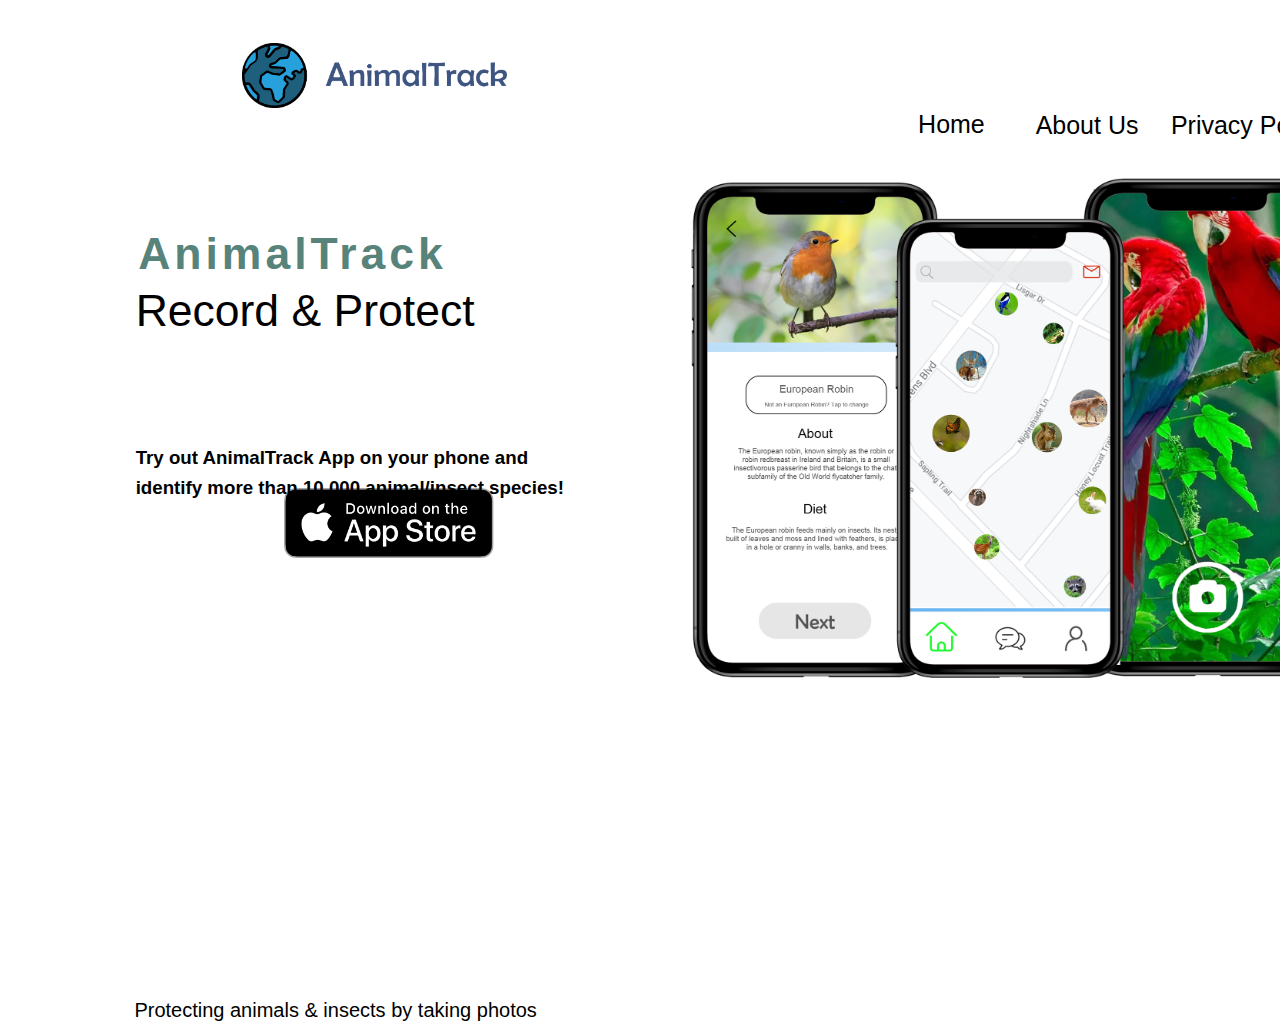
==== index.html @ 4737ded2 "Update Files" ====
<!DOCTYPE html>
<html lang="en">
<head>
    <meta charset="UTF-8">
    <title>AnimalTrack</title>
    <link rel="shortcut icon" type="image/png" href="img/icon1xSmall2.png">
    <link rel="stylesheet" type="text/css" href="css/index_style.css">
</head>

<body>
    <span class="all">
        <div id="imgs">
        <img id="all_simulate" src="img/allthree.png" alt="Image not available right now . . .">
        <img id="logo" src="img/logo1xFull.png" alt="Image not available right now . . .">
        
        <span id="downloadcontent">
            <img id="applestore" src="img/app_store.png" alt="Image not available right now . . .">
            <img id="googleplay" src="img/google_play.png" alt="Image not available right now . . .">
        </span>

        </div>

        <div id="maincontent">
            <div class="rectangle"></div>
            <h1 id="header">AnimalTrack</h1>
            <h2 id="subheader">Record & Protect</h2>
            <h3 id="subheader2">Try out AnimalTrack App on your phone and<br>identify more than 10,000 animal/insect species!</h3>

            <span id="tabs">
                <div><h1 id="privacypolicy">Privacy Policy</h1></div>
                <div><h1 id="aboutus">About Us</h1></div>
                <div><h1 id="home">Home</h1></div>
            </span>

            <div class="features">
                <h1 id="feature1">Protecting animals & insects by taking photos</h1>
            </div>

        </div>

    </span>
    
    
</body>

</html>
---- css/index_style.css ----
#all_simulate {
    position: relative;
    height: 500px;
    left: 54%;
    top: 170px;
}

.all {
    width: 100%;
}

#logo {
    position: relative;
    height: 65px;
    right: 34.9%;
    bottom: 400px;
}

#header {
    position: relative;
    font-family: 'Gill Sans', 'Gill Sans MT', Calibri, 'Trebuchet MS', sans-serif;
    font-weight: 550;
    font-size: 44.5px;
    color: #57837a;
    left: 10.3%;
    bottom: 280px;
    letter-spacing: 4px;
}

#subheader {
    position: relative;
    font-family:-apple-system, BlinkMacSystemFont, 'Segoe UI', Roboto, Oxygen, Ubuntu, Cantarell, 'Open Sans', 'Helvetica Neue', sans-serif;
    font-weight: 500;
    font-size: 44.5px;
    left: 10.1%;
    bottom: 310px;
} 

#subheader2 {
    position: relative;
    font-family:'Trebuchet MS', 'Lucida Sans Unicode', 'Lucida Grande', 'Lucida Sans', Arial, sans-serif;
    left: 10.1%;
    bottom: 240px;
    line-height: 30px;
}

#maincontent {
    position: relative;
    bottom: 100px;
}

#downloadcontent {
    position: relative;
    bottom: 30px;
}

#applestore {
    position: relative;
    height: 70px;
    right: 52.9%;
    top: 80px;
}

#googleplay {
    position: relative;
    height: 63px;
    top: 170px;
    right: 67.1%;
}

#privacypolicy {
    position: relative;
    left: 92%;
    bottom: 650px;
    font-weight: 100;
    font-size: 25px;
    transition: all .4s ease;
    font-family: 'Gill Sans', 'Gill Sans MT', Calibri, 'Trebuchet MS', sans-serif;
}

#privacypolicy:hover {
    color: darkgreen;
    cursor: pointer;
}

#aboutus {
    position: relative;
    bottom: 696px;
    left: 81.3%;
    font-weight: 100;
    font-size: 25px;
    transition: all .4s ease;
    font-family: 'Gill Sans', 'Gill Sans MT', Calibri, 'Trebuchet MS', sans-serif;
    
}

#aboutus:hover {
    color: darkgreen;
    cursor: pointer;
}

#home {
    position: relative;
    bottom: 743px;
    left: 72%;
    font-weight: 100;
    font-size: 25px;
    font-family: 'Gill Sans', 'Gill Sans MT', Calibri, 'Trebuchet MS', sans-serif;
    opacity: 10;
    transition: all .4s ease;
}

#home:hover {
    color: darkgreen;
    cursor: pointer;
    
}

#feature1 {
    font-weight: lighter;
    font-family: Arial, Helvetica, sans-serif;
    font-size: 20px;
    position: relative;
    left: 10%;
    top: 100px;
}
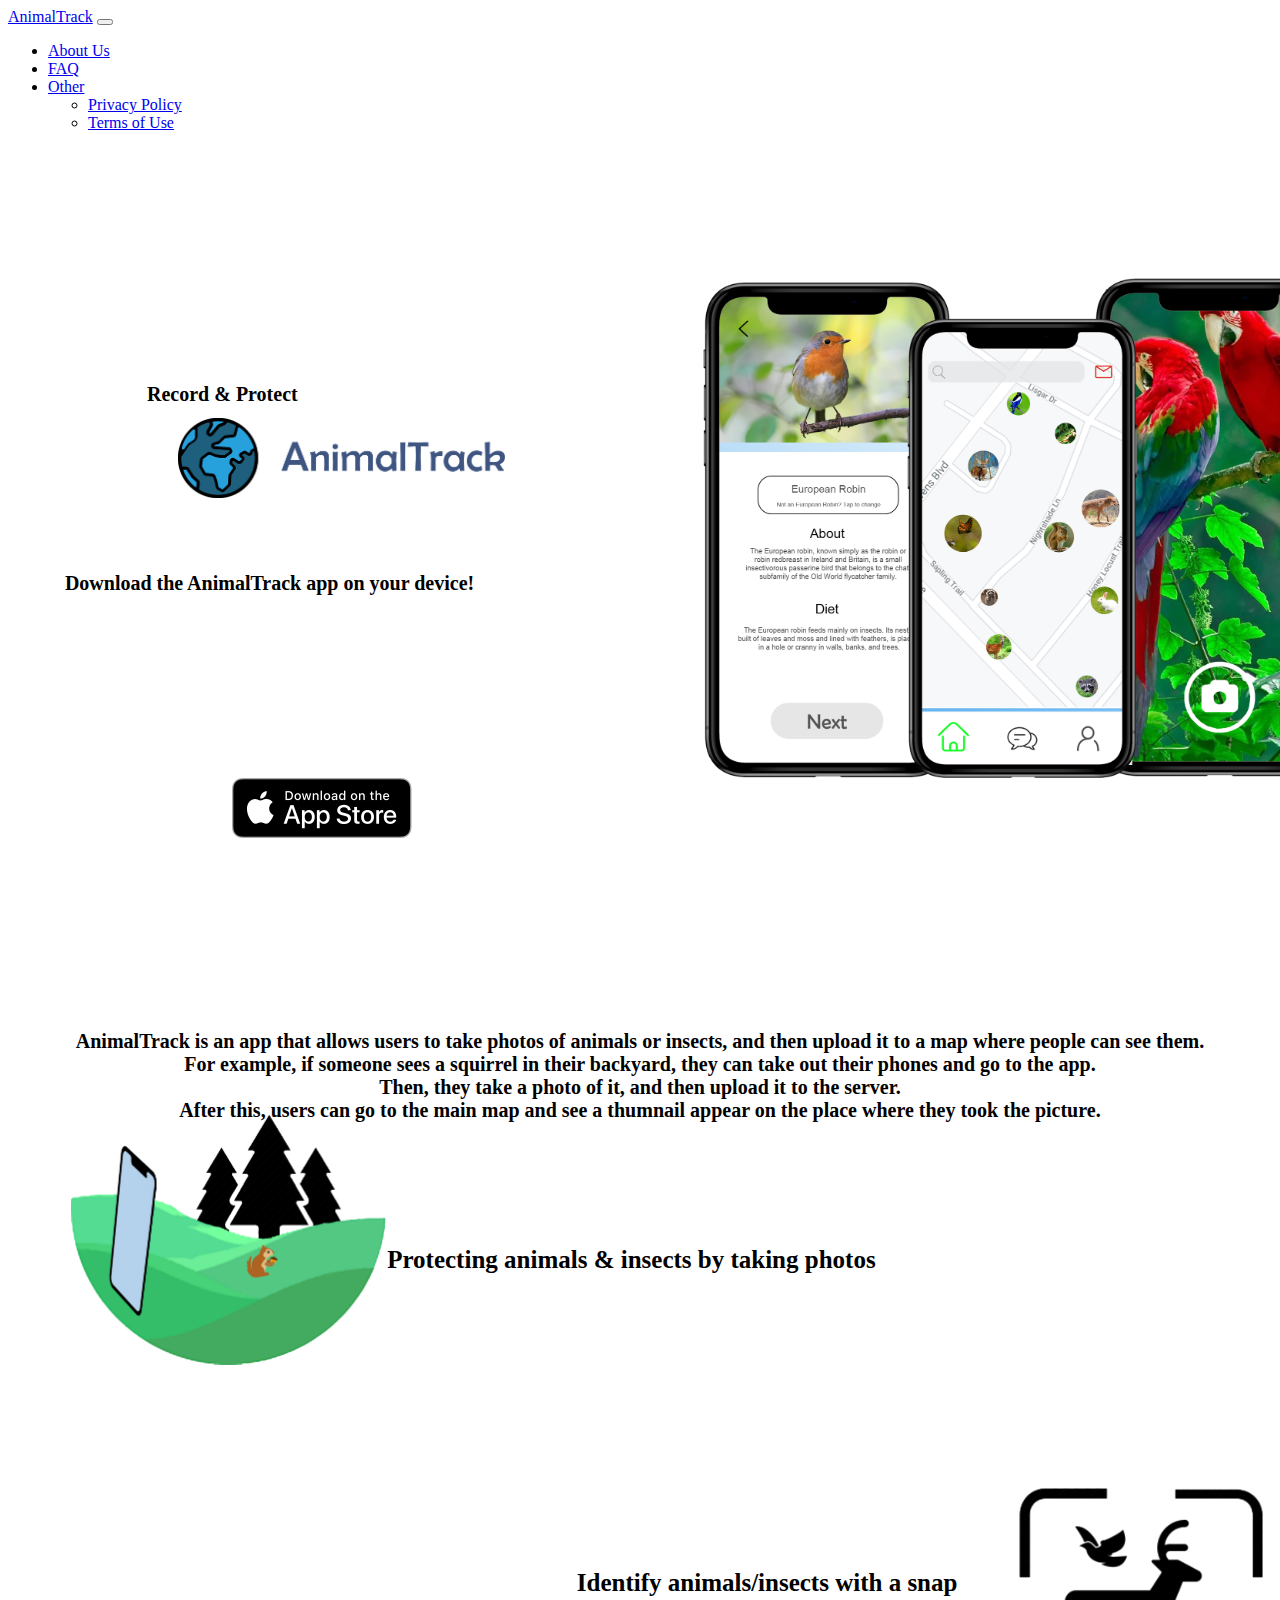
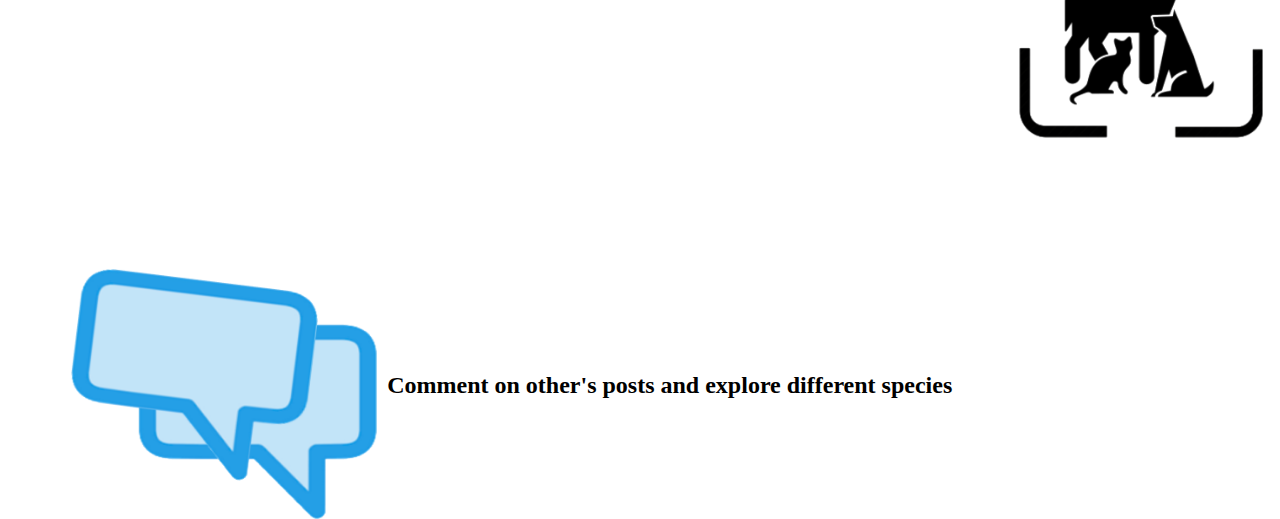
==== commit 95d3a0b0: "added navbar from bootstrap>" ====
--- a/index.html
+++ b/index.html
@@ -1,46 +1,82 @@
 <!DOCTYPE html>
-<html lang="en">
-<head>
-    <meta charset="UTF-8">
-    <title>AnimalTrack</title>
-    <link rel="shortcut icon" type="image/png" href="img/icon1xSmall2.png">
-    <link rel="stylesheet" type="text/css" href="css/index_style.css">
-</head>
+<html>
+    <head>
+        <title>AnimalTrack</title>
+        <link rel="stylesheet" href="css/index_style.css">
+        <link rel='shortcut icon' type='icon' href="img/icon1xSmall.png">
+        <link href="https://cdn.jsdelivr.net/npm/bootstrap@5.0.1/dist/css/bootstrap.min.css" rel="stylesheet" integrity="sha384-+0n0xVW2eSR5OomGNYDnhzAbDsOXxcvSN1TPprVMTNDbiYZCxYbOOl7+AMvyTG2x" crossorigin="anonymous">
+    </head>
 
-<body>
-    <span class="all">
-        <div id="imgs">
-        <img id="all_simulate" src="img/allthree.png" alt="Image not available right now . . .">
-        <img id="logo" src="img/logo1xFull.png" alt="Image not available right now . . .">
-        
-        <span id="downloadcontent">
-            <img id="applestore" src="img/app_store.png" alt="Image not available right now . . .">
-            <img id="googleplay" src="img/google_play.png" alt="Image not available right now . . .">
-        </span>
+    <body>
 
+        <nav class="navbar navbar-expand-lg navbar-light bg-light">
+            <div class="container-fluid">
+              <a class="navbar-brand" href="index.html">AnimalTrack</a>
+              <button class="navbar-toggler" type="button" data-bs-toggle="collapse" data-bs-target="#navbarSupportedContent" aria-controls="navbarSupportedContent" aria-expanded="false" aria-label="Toggle navigation">
+                <span class="navbar-toggler-icon"></span>
+              </button>
+              <div class="collapse navbar-collapse" id="navbarSupportedContent">
+                <ul class="navbar-nav me-auto mb-2 mb-lg-0">
+                  <li class="nav-item">
+                    <a class="nav-link active" aria-current="page" href="html/aboutus.html">About Us</a>
+                  </li>
+                  <li class="nav-item">
+                    <a class="nav-link active" aria-current="page" href="#">FAQ</a>
+                  </li>
+                  <li class="nav-item dropdown">
+                    <a class="nav-link dropdown-toggle" href="#" id="navbarDropdown" role="button" data-bs-toggle="dropdown" aria-expanded="false">
+                      Other
+                    </a>
+                    <ul class="dropdown-menu" aria-labelledby="navbarDropdown">
+                      <li><a class="dropdown-item" href="#">Privacy Policy</a></li>
+                      <li><a class="dropdown-item" href="#">Terms of Use</a></li>
+                      
+                    </ul>
+                  </li>
+                  
+                </ul>
+                
+              </div>
+            </div>
+          </nav>
+
+        <div class="main-imgs">
+            <img class="all-simulate" src="img/allthree.png">
+            <img class="logo" src="img/logo1xSmall.png">
+            <img class="dl" id="aapl" src="img/app_store.png">
+            <img class="dl" id="gp" src="img/google_play.png">
         </div>
 
-        <div id="maincontent">
-            <div class="rectangle"></div>
-            <h1 id="header">AnimalTrack</h1>
-            <h2 id="subheader">Record & Protect</h2>
-            <h3 id="subheader2">Try out AnimalTrack App on your phone and<br>identify more than 10,000 animal/insect species!</h3>
-
-            <span id="tabs">
-                <div><h1 id="privacypolicy">Privacy Policy</h1></div>
-                <div><h1 id="aboutus">About Us</h1></div>
-                <div><h1 id="home">Home</h1></div>
-            </span>
-
-            <div class="features">
-                <h1 id="feature1">Protecting animals & insects by taking photos</h1>
-            </div>
-
+        <div class="main-text-content">
+            <h2 class="sub-title">Record & Protect</h2>
         </div>
 
-    </span>
-    
-    
-</body>
+        <div class="install-content">
+            <h1 class="install-welcome">Download the AnimalTrack app on your device!</h1>
+        </div>
 
+        <div class="second-page">
+            <div class="feature-1">
+                <h2 id="text-f1">Protecting animals & insects by taking photos</h2>
+                <img class="img-f1" src="img/protectinganimals.png">
+            </div>
+            <div class="feature-2">
+                <h2 id="text-f2">Identify animals/insects with a snap</h2>
+                <img class="img-f2" src="img/takingapicture.png">
+            </div>
+            <div class="feature-3">
+                <h2 id="text-f3">Comment on other's posts and explore different species</h2>
+                <img class="img-f3" src="img/chatting.png">
+            </div>
+        </div>
+
+        <div class="app-content">
+            <h2 id="about-app">AnimalTrack is an app that allows users to take photos of animals or insects, and then upload it to
+                a map where people can see them. <br>For example, if someone sees a squirrel in their backyard, they can
+                take out their phones and go to the app. <br>Then, they take a photo of it, and then upload it to the server.<br>
+                After this, users can go to the main map and see a thumnail appear on the place where they took the picture.</h2>
+        </div>
+
+        <script src="https://cdn.jsdelivr.net/npm/bootstrap@5.0.1/dist/js/bootstrap.bundle.min.js" integrity="sha384-gtEjrD/SeCtmISkJkNUaaKMoLD0//ElJ19smozuHV6z3Iehds+3Ulb9Bn9Plx0x4" crossorigin="anonymous"></script>
+    </body>
 </html>--- a/css/index_style.css
+++ b/css/index_style.css
@@ -1,126 +1,88 @@
-#all_simulate {
+.all-simulate {
+    height: 500px;
     position: relative;
-    height: 500px;
-    left: 54%;
-    top: 170px;
+    left: 55%;
+    top: 130px;
 }
 
-.all {
-    width: 100%;
+.sub-title {
+    font-size: 20px;
+    font-family: inherit;
+    position: relative;
+    left: 11%;
+    bottom: 350px;
 }
 
-#logo {
+.logo {
     position: relative;
-    height: 65px;
-    right: 34.9%;
-    bottom: 400px;
+    right: 40%;
+    height: 80px;
+    bottom: 150px;
 }
 
-#header {
+.install-welcome {
     position: relative;
-    font-family: 'Gill Sans', 'Gill Sans MT', Calibri, 'Trebuchet MS', sans-serif;
-    font-weight: 550;
-    font-size: 44.5px;
-    color: #57837a;
-    left: 10.3%;
-    bottom: 280px;
-    letter-spacing: 4px;
+    left: 4.5%;
+    bottom: 200px;
+    font-size: 20px;
 }
 
-#subheader {
+.dl {
     position: relative;
-    font-family:-apple-system, BlinkMacSystemFont, 'Segoe UI', Roboto, Oxygen, Ubuntu, Cantarell, 'Open Sans', 'Helvetica Neue', sans-serif;
-    font-weight: 500;
-    font-size: 44.5px;
-    left: 10.1%;
-    bottom: 310px;
-} 
-
-#subheader2 {
-    position: relative;
-    font-family:'Trebuchet MS', 'Lucida Sans Unicode', 'Lucida Grande', 'Lucida Sans', Arial, sans-serif;
-    left: 10.1%;
-    bottom: 240px;
-    line-height: 30px;
+    height: 60px;
+    right: 61.9%;
+    top: 190px;
 }
 
-#maincontent {
+#text-f1 {
     position: relative;
-    bottom: 100px;
+    font-size: 25px;
+    top: 230px;
+    left: 30%;
 }
 
-#downloadcontent {
+.img-f1 {
     position: relative;
-    bottom: 30px;
+    height: 250px;
+    left: 5%;
+    top: 50px;
 }
 
-#applestore {
+.img-f2 {
     position: relative;
-    height: 70px;
-    right: 52.9%;
-    top: 80px;
+    height: 250px;
+    left: 80%;
+    top: 100px;
 }
 
-#googleplay {
+#text-f2 {
     position: relative;
-    height: 63px;
-    top: 170px;
-    right: 67.1%;
+    top: 230px;
+    left: 45%;
+    font-size: 25px;
 }
 
-#privacypolicy {
+.img-f3 {
     position: relative;
-    left: 92%;
-    bottom: 650px;
-    font-weight: 100;
-    font-size: 25px;
-    transition: all .4s ease;
-    font-family: 'Gill Sans', 'Gill Sans MT', Calibri, 'Trebuchet MS', sans-serif;
+    height: 250px;
+    top: 160px;
+    left: 5%;
 }
 
-#privacypolicy:hover {
-    color: darkgreen;
-    cursor: pointer;
+#text-f3 {
+    position: relative;
+    top: 310px;
+    left: 30%;
 }
 
-#aboutus {
+.second-page {
     position: relative;
-    bottom: 696px;
-    left: 81.3%;
-    font-weight: 100;
-    font-size: 25px;
-    transition: all .4s ease;
-    font-family: 'Gill Sans', 'Gill Sans MT', Calibri, 'Trebuchet MS', sans-serif;
-    
+    top: 200px;
 }
 
-#aboutus:hover {
-    color: darkgreen;
-    cursor: pointer;
-}
-
-#home {
+#about-app {
     position: relative;
-    bottom: 743px;
-    left: 72%;
-    font-weight: 100;
-    font-size: 25px;
-    font-family: 'Gill Sans', 'Gill Sans MT', Calibri, 'Trebuchet MS', sans-serif;
-    opacity: 10;
-    transition: all .4s ease;
-}
-
-#home:hover {
-    color: darkgreen;
-    cursor: pointer;
-    
-}
-
-#feature1 {
-    font-weight: lighter;
-    font-family: Arial, Helvetica, sans-serif;
+    text-align: center;
     font-size: 20px;
-    position: relative;
-    left: 10%;
-    top: 100px;
+    bottom: 750px;
 }